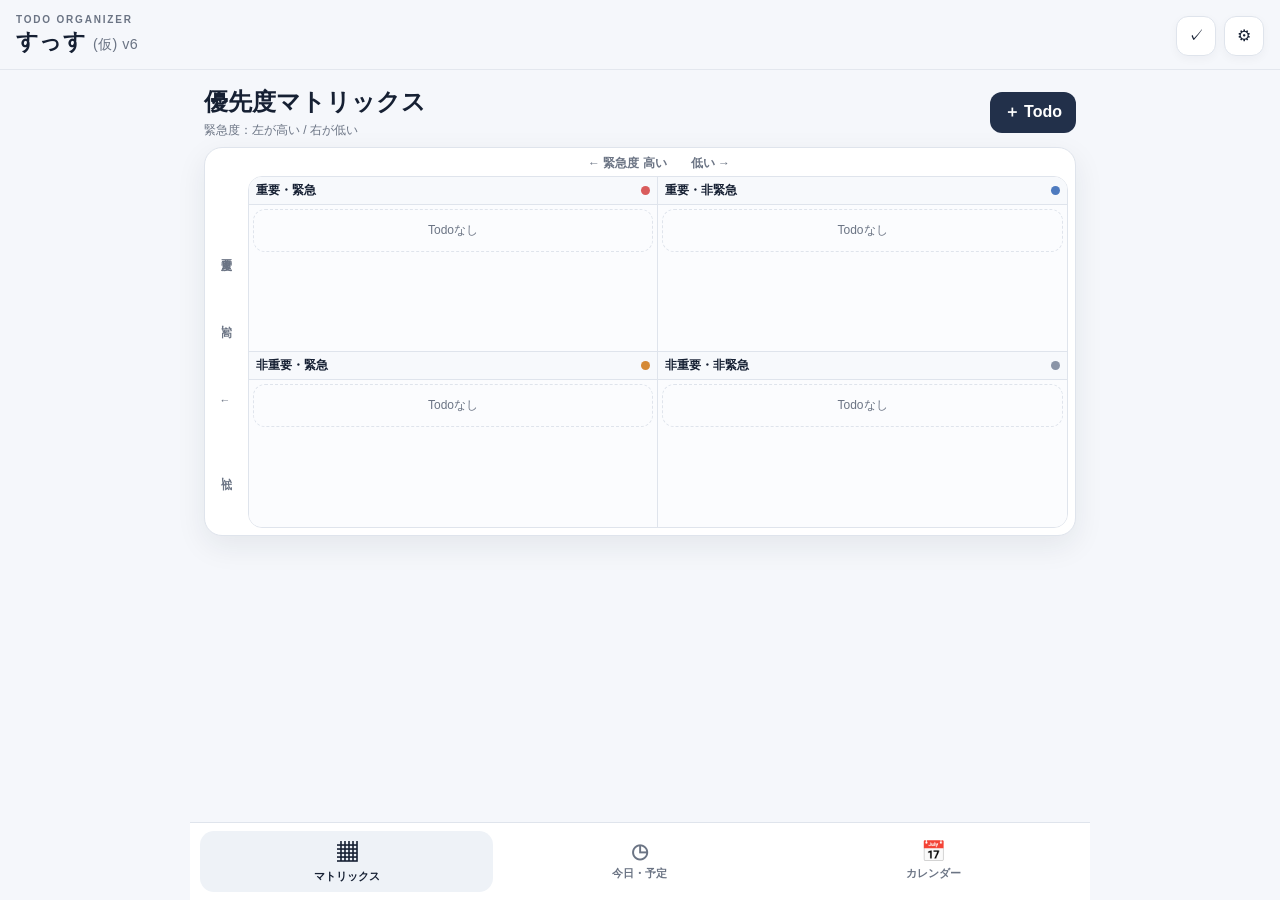
==== sussu-pwa/index.html @ 11c2798b "Add files via upload" ====
<!doctype html>
<html lang="ja">
<head>
  <meta charset="utf-8" />
  <meta name="viewport" content="width=device-width, initial-scale=1, viewport-fit=cover" />
  <meta name="theme-color" content="#f5f7fb" />
  <meta name="apple-mobile-web-app-capable" content="yes" />
  <meta name="apple-mobile-web-app-status-bar-style" content="default" />
  <meta name="apple-mobile-web-app-title" content="すっす" />
  <title>すっす</title>
  <link rel="manifest" href="./manifest.webmanifest" />
  <link rel="apple-touch-icon" href="./icon-192.png" />
  <link rel="stylesheet" href="./styles.css" />
</head>
<body>
  <div id="app">
    <header class="app-header">
      <div>
        <div class="eyebrow">TODO ORGANIZER</div>
        <h1>すっす <span class="muted">(仮) v6</span></h1>
      </div>
      <div class="header-actions">
        <button id="completedBtn" class="icon-btn" type="button" aria-label="完了一覧">✓</button>
        <button id="settingsBtn" class="icon-btn" type="button" aria-label="設定">⚙</button>
      </div>
    </header>

    <main>
      <section id="matrixPage" class="page active" aria-labelledby="matrixTab">
        <div class="section-head">
          <div>
            <h2>優先度マトリックス</h2>
            <p>緊急度：左が高い / 右が低い</p>
          </div>
          <button id="addMatrixTodoBtn" class="primary-btn" type="button">＋ Todo</button>
        </div>

        <div class="matrix-axis">
          <div class="axis-label urgency-label">← 緊急度 高い　　低い →</div>
          <div class="matrix-grid">
            <div class="importance-side">
              <span>重要度</span>
              <span>高い</span>
              <span>↓</span>
              <span>低い</span>
            </div>

            <div class="matrix-cells">
              <section class="matrix-cell" data-importance="high" data-urgency="high">
                <div class="matrix-cell-head">
                  <strong>重要・緊急</strong>
                  <span class="priority-dot" data-priority="high-high"></span>
                </div>
                <div class="matrix-dropzone" data-importance="high" data-urgency="high"></div>
              </section>

              <section class="matrix-cell" data-importance="high" data-urgency="low">
                <div class="matrix-cell-head">
                  <strong>重要・非緊急</strong>
                  <span class="priority-dot" data-priority="high-low"></span>
                </div>
                <div class="matrix-dropzone" data-importance="high" data-urgency="low"></div>
              </section>

              <section class="matrix-cell" data-importance="low" data-urgency="high">
                <div class="matrix-cell-head">
                  <strong>非重要・緊急</strong>
                  <span class="priority-dot" data-priority="low-high"></span>
                </div>
                <div class="matrix-dropzone" data-importance="low" data-urgency="high"></div>
              </section>

              <section class="matrix-cell" data-importance="low" data-urgency="low">
                <div class="matrix-cell-head">
                  <strong>非重要・非緊急</strong>
                  <span class="priority-dot" data-priority="low-low"></span>
                </div>
                <div class="matrix-dropzone" data-importance="low" data-urgency="low"></div>
              </section>
            </div>
          </div>
        </div>
      </section>

      <section id="schedulePage" class="page" aria-labelledby="scheduleTab">
        <div class="goal-strip">
          <button id="yearGoalsBtn" class="goal-card" type="button">
            <span class="goal-label">今年の目標</span>
            <strong id="yearGoalSummary">未設定</strong>
            <small>タップして見る</small>
          </button>
          <button id="monthGoalsBtn" class="goal-card" type="button">
            <span class="goal-label">今月の目標</span>
            <strong id="monthGoalSummary">未設定</strong>
            <small>タップして見る</small>
          </button>
        </div>

        <section class="week-panel">
          <div class="panel-head">
            <div>
              <h2>今週やること</h2>
              <p id="weekRangeLabel"></p>
            </div>
            <button id="addWeekTodoBtn" class="secondary-btn" type="button">＋ 追加</button>
          </div>
          <div id="weekTodoList" class="compact-list"></div>
        </section>

        <section class="day-panel">
          <div class="day-title-row">
            <button id="prevDayBtn" class="icon-btn" type="button" aria-label="前の日">‹</button>
            <div>
              <span class="today-kicker">今日 / 日のTodo</span>
              <h2 id="selectedDateLabel"></h2>
            </div>
            <button id="nextDayBtn" class="icon-btn" type="button" aria-label="次の日">›</button>
          </div>

          <div class="unscheduled">
            <div class="panel-head compact">
              <h3>時間未定</h3>
              <button id="addDayTodoBtn" class="text-btn" type="button">＋ Todo</button>
            </div>
            <div id="unscheduledList" class="compact-list"></div>
          </div>

          <div id="timeline" class="timeline" aria-label="6時から24時の時間割"></div>
        </section>
      </section>

      <section id="calendarPage" class="page" aria-labelledby="calendarTab">
        <div class="section-head calendar-heading">
          <div>
            <h2>カレンダー</h2>
            <p>実行日と期限をひと月で確認</p>
          </div>
          <button id="addCalendarTodoBtn" class="primary-btn" type="button">＋ Todo</button>
        </div>
        <div class="calendar-panel">
          <div class="calendar-toolbar">
            <button id="prevMonthBtn" class="icon-btn" type="button" aria-label="前の月">‹</button>
            <h3 id="calendarMonthLabel"></h3>
            <button id="nextMonthBtn" class="icon-btn" type="button" aria-label="次の月">›</button>
            <button id="calendarTodayBtn" class="secondary-btn" type="button">今日</button>
          </div>
          <div class="calendar-weekdays" aria-hidden="true">
            <span>日</span><span>月</span><span>火</span><span>水</span><span>木</span><span>金</span><span>土</span>
          </div>
          <div id="calendarGrid" class="calendar-grid" role="grid" aria-label="月間カレンダー"></div>
          <p class="calendar-key">予定：左端は優先度の色　<span class="calendar-key-due">■</span> 期限（完了したTodoは非表示）</p>
        </div>
        <section class="calendar-agenda" aria-labelledby="calendarSelectedLabel">
          <div class="panel-head">
            <h3 id="calendarSelectedLabel"></h3>
            <button id="calendarAddForDateBtn" class="text-btn" type="button">＋ この日に追加</button>
          </div>
          <div id="calendarAgendaList"></div>
        </section>
        <details class="calendar-undated">
          <summary>日付未設定のTodo <span id="calendarUndatedCount"></span></summary>
          <div id="calendarUndatedList"></div>
        </details>
      </section>
    </main>

    <nav class="bottom-tabs" aria-label="メインナビゲーション">
      <button id="matrixTab" class="tab active" type="button" data-page="matrixPage">
        <span class="tab-icon">▦</span>
        <span>マトリックス</span>
      </button>
      <button id="scheduleTab" class="tab" type="button" data-page="schedulePage">
        <span class="tab-icon">◷</span>
        <span>今日・予定</span>
      </button>
      <button id="calendarTab" class="tab" type="button" data-page="calendarPage">
        <span class="tab-icon">📅</span>
        <span>カレンダー</span>
      </button>
    </nav>
  </div>

  <div id="modalRoot"></div>
  <div id="toast" class="toast" aria-live="polite"></div>

  <script src="./app.js" defer></script>
</body>
</html>
---- sussu-pwa/styles.css ----
:root {
  --bg: #f5f7fb;
  --panel: #ffffff;
  --text: #162033;
  --muted: #6b7484;
  --line: #dfe4ec;
  --shadow: 0 10px 30px rgba(24, 34, 52, 0.08);
  --radius: 18px;
  --accent: #22304a;
  --safe-bottom: env(safe-area-inset-bottom, 0px);
}

* { box-sizing: border-box; }

html {
  background: var(--bg);
  color: var(--text);
  font-family: -apple-system, BlinkMacSystemFont, "Segoe UI", "Hiragino Sans", "Yu Gothic", sans-serif;
}

body {
  margin: 0;
  min-height: 100vh;
  background: var(--bg);
  color: var(--text);
}

button, input, select, textarea {
  font: inherit;
}

button {
  -webkit-tap-highlight-color: transparent;
}

.app-header {
  position: sticky;
  top: 0;
  z-index: 40;
  display: flex;
  justify-content: space-between;
  align-items: center;
  gap: 12px;
  padding: calc(14px + env(safe-area-inset-top, 0px)) 16px 12px;
  background: rgba(245, 247, 251, 0.94);
  backdrop-filter: blur(18px);
  border-bottom: 1px solid rgba(223, 228, 236, 0.8);
}

.eyebrow {
  font-size: 10px;
  letter-spacing: .18em;
  color: var(--muted);
  font-weight: 700;
}

h1 {
  margin: 2px 0 0;
  font-size: 22px;
  letter-spacing: .02em;
}

.muted { color: var(--muted); font-size: .65em; font-weight: 500; }

.header-actions {
  display: flex;
  gap: 8px;
}

.icon-btn {
  width: 40px;
  height: 40px;
  border: 1px solid var(--line);
  border-radius: 12px;
  background: var(--panel);
  color: var(--text);
  box-shadow: 0 3px 10px rgba(20, 30, 50, 0.04);
}

main {
  max-width: 900px;
  margin: 0 auto;
  padding: 16px 14px calc(104px + var(--safe-bottom));
}

.page { display: none; }
.page.active { display: block; }

.section-head,
.panel-head,
.day-title-row {
  display: flex;
  align-items: center;
  justify-content: space-between;
  gap: 12px;
}

.section-head h2,
.panel-head h2,
.day-title-row h2 {
  margin: 0;
}

.section-head p,
.panel-head p {
  margin: 4px 0 0;
  font-size: 12px;
  color: var(--muted);
}

.primary-btn,
.secondary-btn {
  border: 0;
  border-radius: 12px;
  font-weight: 700;
  padding: 10px 14px;
}

.primary-btn {
  background: var(--accent);
  color: white;
}

.secondary-btn {
  background: #eef2f7;
  color: var(--text);
  border: 1px solid var(--line);
}

.text-btn {
  border: 0;
  background: transparent;
  color: var(--accent);
  font-weight: 700;
}

.matrix-axis {
  margin-top: 14px;
  background: var(--panel);
  border: 1px solid var(--line);
  border-radius: var(--radius);
  box-shadow: var(--shadow);
  padding: 12px;
}

.urgency-label {
  text-align: center;
  font-size: 12px;
  font-weight: 700;
  color: var(--muted);
  margin: 0 0 8px 38px;
}

.matrix-grid {
  display: grid;
  grid-template-columns: 28px minmax(0, 1fr);
  gap: 8px;
}

.importance-side {
  display: flex;
  writing-mode: vertical-rl;
  align-items: center;
  justify-content: space-around;
  font-size: 11px;
  color: var(--muted);
  font-weight: 700;
  padding: 42px 0 12px;
}

.matrix-cells {
  display: grid;
  grid-template-columns: repeat(2, minmax(0, 1fr));
  border: 1px solid var(--line);
  border-radius: 14px;
  overflow: hidden;
}

.matrix-cell {
  min-height: 245px;
  background: #fbfcfe;
  border-right: 1px solid var(--line);
  border-bottom: 1px solid var(--line);
}

.matrix-cell:nth-child(2n) { border-right: 0; }
.matrix-cell:nth-child(n+3) { border-bottom: 0; }

.matrix-cell-head {
  position: sticky;
  top: 0;
  z-index: 2;
  display: flex;
  align-items: center;
  justify-content: space-between;
  gap: 6px;
  padding: 9px 8px;
  background: #f7f9fc;
  border-bottom: 1px solid var(--line);
  font-size: 12px;
}

.priority-dot {
  width: 9px;
  height: 9px;
  border-radius: 50%;
  flex: 0 0 auto;
}

.matrix-dropzone {
  min-height: 198px;
  padding: 7px;
}

.todo-card {
  position: relative;
  display: grid;
  grid-template-columns: 26px minmax(0, 1fr) 26px;
  gap: 5px;
  align-items: start;
  margin-bottom: 7px;
  padding: 9px 6px 9px 4px;
  border-radius: 12px;
  background: var(--panel);
  border: 1px solid var(--line);
  border-left: 5px solid var(--priority-color, #667085);
  box-shadow: 0 3px 10px rgba(24, 34, 52, 0.05);
  touch-action: pan-y;
}

.todo-card.dragging {
  opacity: .25;
}

.drag-ghost {
  position: fixed;
  z-index: 9999;
  width: min(260px, 70vw);
  pointer-events: none;
  opacity: .92;
  transform: rotate(1deg);
  box-shadow: 0 18px 44px rgba(20, 30, 50, .22);
}

.drag-target {
  outline: 2px dashed #9aa6b6;
  outline-offset: -4px;
  background: #f2f5f9;
}

.complete-btn {
  width: 22px;
  height: 22px;
  border: 1.5px solid #9aa6b6;
  border-radius: 7px;
  background: white;
  padding: 0;
}

.todo-main {
  min-width: 0;
}

.todo-title {
  font-size: 13px;
  font-weight: 750;
  line-height: 1.35;
  overflow-wrap: anywhere;
}

.todo-meta {
  margin-top: 4px;
  display: flex;
  flex-wrap: wrap;
  gap: 4px;
}

.badge {
  display: inline-flex;
  align-items: center;
  gap: 3px;
  border-radius: 999px;
  padding: 2px 6px;
  font-size: 10px;
  color: #576173;
  background: #f1f4f8;
}

.category-badge {
  border-left: 4px solid var(--cat-color, #98a2b3);
}

.drag-handle {
  border: 0;
  background: transparent;
  color: #929aaa;
  font-size: 18px;
  line-height: 1;
  padding: 0;
  touch-action: none;
  cursor: grab;
}

.goal-strip {
  display: grid;
  grid-template-columns: 1fr 1fr;
  gap: 10px;
  margin-bottom: 12px;
}

.goal-card {
  text-align: left;
  min-height: 94px;
  border: 1px solid var(--line);
  border-radius: var(--radius);
  background: var(--panel);
  box-shadow: var(--shadow);
  padding: 14px;
}

.goal-label {
  display: block;
  font-size: 11px;
  color: var(--muted);
  font-weight: 700;
}

.goal-card strong {
  display: block;
  font-size: 15px;
  margin: 8px 0 3px;
}

.goal-card small {
  color: var(--muted);
}

.week-panel,
.day-panel {
  border: 1px solid var(--line);
  border-radius: var(--radius);
  background: var(--panel);
  box-shadow: var(--shadow);
  padding: 14px;
  margin-bottom: 12px;
}

.compact-list {
  display: grid;
  gap: 7px;
  margin-top: 10px;
}

.compact-item {
  display: grid;
  grid-template-columns: 26px minmax(0, 1fr) auto;
  gap: 7px;
  align-items: center;
  border: 1px solid var(--line);
  border-left: 5px solid var(--priority-color, #667085);
  border-radius: 12px;
  padding: 9px 8px 9px 5px;
  background: #fbfcfe;
}

.compact-item button.item-main {
  border: 0;
  background: transparent;
  text-align: left;
  padding: 0;
  color: inherit;
}

.quick-action {
  border: 1px solid var(--line);
  background: white;
  border-radius: 9px;
  padding: 5px 7px;
  color: var(--muted);
  font-size: 11px;
}

.empty-note {
  color: var(--muted);
  font-size: 12px;
  border: 1px dashed var(--line);
  border-radius: 12px;
  padding: 12px;
  text-align: center;
}

.day-title-row {
  margin-bottom: 12px;
}

.day-title-row > div {
  text-align: center;
  flex: 1;
}

.today-kicker {
  color: var(--muted);
  font-size: 11px;
  font-weight: 700;
}

.unscheduled {
  border-radius: 14px;
  padding: 12px;
  background: #f7f9fc;
  border: 1px solid var(--line);
  margin-bottom: 12px;
}

.panel-head.compact h3 {
  margin: 0;
  font-size: 14px;
}

.timeline {
  --hour-height: 72px;
  display: grid;
  grid-template-columns: 58px minmax(0, 1fr);
  overflow-x: auto;
  border-top: 1px solid var(--line);
}

.time-ruler {
  position: relative;
  height: 1316px;
  background: white;
}
.time-tick {
  position: absolute;
  left: 2px;
  font-size: 11px;
  color: var(--muted);
  font-variant-numeric: tabular-nums;
}
.time-canvas {
  position: relative;
  height: 1296px;
  border-left: 1px solid var(--line);
  border-bottom: 1px solid var(--line);
  background: repeating-linear-gradient(to bottom,
    var(--line) 0, var(--line) 1px,
    transparent 1px, transparent var(--hour-height));
}
.time-block {
  position: absolute;
  z-index: 1;
  overflow: hidden;
  border: 1px solid #cbd6e8;
  border-left: 5px solid var(--priority-color, #667085);
  border-radius: 8px;
  background: #edf3fb;
  box-shadow: 0 2px 5px rgba(22, 32, 51, .09);
}
.time-block .complete-btn {
  position: absolute;
  z-index: 2;
  top: 7px;
  left: 5px;
  width: 18px;
  height: 18px;
}
.time-block-main {
  position: absolute;
  inset: 5px 5px 5px 29px;
  display: flex;
  flex-direction: column;
  align-items: flex-start;
  min-width: 0;
  border: 0;
  background: transparent;
  text-align: left;
  padding: 0;
  color: inherit;
  cursor: pointer;
}
.time-block .todo-meta { margin-top: 3px; }
.time-block-end {
  margin-top: auto;
  font-size: 11px;
  font-weight: 700;
  color: #42516d;
}
.time-block-main:focus-visible { outline: 2px solid var(--accent); }

.bottom-tabs {
  position: fixed;
  z-index: 60;
  left: 50%;
  bottom: 0;
  transform: translateX(-50%);
  width: min(900px, 100%);
  display: grid;
  grid-template-columns: repeat(3, minmax(0, 1fr));
  padding: 8px 10px calc(8px + var(--safe-bottom));
  background: rgba(255, 255, 255, .94);
  backdrop-filter: blur(18px);
  border-top: 1px solid var(--line);
}

.calendar-heading { margin-bottom: 12px; }
.calendar-panel, .calendar-agenda, .calendar-undated {
  background: var(--panel); border: 1px solid var(--line);
  border-radius: 16px; padding: 12px; margin-bottom: 12px;
}
.calendar-toolbar {
  display: flex; align-items: center; justify-content: center; gap: 9px;
  margin-bottom: 10px;
}
.calendar-toolbar h3 { margin: 0; min-width: 115px; text-align: center; font-size: 17px; }
.calendar-toolbar .secondary-btn { padding: 9px 10px; }
.calendar-weekdays, .calendar-grid {
  display: grid; grid-template-columns: repeat(7, minmax(0, 1fr));
}
.calendar-weekdays span {
  text-align: center; color: var(--muted); font-size: 11px;
  font-weight: 700; padding: 5px 0 7px;
}
.calendar-weekdays span:first-child { color: #bd5260; }
.calendar-weekdays span:last-child { color: #4e7bbf; }
.calendar-grid { border-top: 1px solid var(--line); border-left: 1px solid var(--line); }
.calendar-day {
  min-width: 0; border-right: 1px solid var(--line);
  border-bottom: 1px solid var(--line); background: white;
}
.calendar-outside { background: #f7f9fc; }
.calendar-day-button {
  width: 100%; min-height: 98px; height: 100%; display: flex; flex-direction: column;
  align-items: stretch; gap: 2px; padding: 5px; border: 0;
  background: transparent; color: inherit; text-align: left; cursor: pointer;
}
.calendar-day-button:focus-visible { outline: 2px solid var(--accent); outline-offset: -2px; }
.calendar-day.is-selected .calendar-day-button { background: #eaf1fc; box-shadow: inset 0 0 0 2px #4e7bbf; }
.calendar-day-number { font-size: 12px; font-weight: 700; line-height: 20px; }
.calendar-day.is-today .calendar-day-number {
  align-self: flex-start; min-width: 20px; border-radius: 50%;
  background: var(--accent); color: white; text-align: center;
}
.calendar-event {
  display: block; overflow: hidden; white-space: nowrap; text-overflow: ellipsis;
  border-left: 3px solid var(--priority-color, #8b95a7);
  border-radius: 3px; padding: 2px 3px; background: #f0f3f8;
  font-size: 10px; line-height: 1.25;
}
.calendar-event.due-only { background: #fff2e5; border-left-color: #d58a37; }
.calendar-more { color: var(--muted); font-size: 10px; }
.calendar-key { font-size: 11px; color: var(--muted); margin: 10px 0 0; }
.calendar-key-plan { color: #4e7bbf; }
.calendar-key-due { color: #d58a37; margin-left: 8px; }
.calendar-agenda { scroll-margin-top: 90px; }
.calendar-agenda .panel-head { margin-bottom: 10px; }
.calendar-agenda h3 { margin: 0; font-size: 16px; }
.calendar-agenda-item {
  display: grid; grid-template-columns: 24px minmax(0, 1fr); align-items: center;
  gap: 8px; padding: 9px; margin-top: 6px; border-radius: 9px;
  border: 1px solid var(--line); border-left: 4px solid var(--priority-color, #8b95a7);
}
.calendar-agenda-main {
  min-width: 0; display: flex; flex-direction: column; align-items: flex-start;
  gap: 4px; padding: 0; border: 0; background: transparent;
  color: var(--text); text-align: left; cursor: pointer;
}
.calendar-agenda-main strong { font-size: 13px; overflow-wrap: anywhere; }
.calendar-agenda-meta { display: flex; flex-wrap: wrap; gap: 4px; }
.calendar-due-badge { background: #fff2e5; color: #925516; }
.calendar-undated summary { cursor: pointer; font-weight: 700; font-size: 13px; }
.calendar-empty { color: var(--muted); font-size: 13px; padding: 6px 0; }

.tab {
  border: 0;
  background: transparent;
  color: var(--muted);
  border-radius: 14px;
  padding: 8px 4px;
  display: flex;
  flex-direction: column;
  align-items: center;
  gap: 3px;
  font-size: 11px;
  font-weight: 700;
}

.tab.active {
  background: #eef2f7;
  color: var(--text);
}

.tab-icon { font-size: 20px; }

.modal-backdrop {
  position: fixed;
  z-index: 100;
  inset: 0;
  background: rgba(19, 27, 42, .45);
  display: flex;
  align-items: flex-end;
  justify-content: center;
  padding: 12px 12px calc(12px + var(--safe-bottom));
}

.modal {
  width: min(640px, 100%);
  max-height: 91vh;
  overflow: auto;
  background: white;
  border-radius: 22px;
  box-shadow: 0 30px 70px rgba(10, 20, 35, .28);
}

.modal-head {
  position: sticky;
  top: 0;
  z-index: 5;
  display: flex;
  justify-content: space-between;
  align-items: center;
  gap: 12px;
  padding: 16px;
  background: rgba(255,255,255,.96);
  backdrop-filter: blur(16px);
  border-bottom: 1px solid var(--line);
}

.modal-head h2 {
  margin: 0;
  font-size: 18px;
}

.modal-body {
  padding: 16px;
}

.form-grid {
  display: grid;
  grid-template-columns: 1fr 1fr;
  gap: 12px;
}

.field {
  display: grid;
  gap: 6px;
  margin-bottom: 12px;
}

.field.full { grid-column: 1 / -1; }

.field label,
.field > span {
  font-size: 12px;
  color: var(--muted);
  font-weight: 700;
}

.field input,
.field select,
.field textarea {
  width: 100%;
  min-height: 42px;
  border: 1px solid var(--line);
  border-radius: 11px;
  background: #fbfcfe;
  color: var(--text);
  padding: 9px 10px;
}

.field textarea {
  min-height: 90px;
  resize: vertical;
}

.check-line {
  display: flex;
  align-items: center;
  gap: 8px;
  padding: 8px 0;
}

.check-line input { width: 18px; height: 18px; }

.modal-actions {
  display: flex;
  flex-wrap: wrap;
  gap: 8px;
  margin-top: 16px;
}

.danger-btn {
  border: 1px solid #efc6c6;
  color: #9b2c2c;
  background: #fff7f7;
  border-radius: 11px;
  padding: 9px 12px;
  font-weight: 700;
}

.subtasks {
  display: grid;
  gap: 7px;
}

.subtask-row {
  display: grid;
  grid-template-columns: 28px minmax(0,1fr) 34px;
  gap: 6px;
  align-items: center;
}

.subtask-row input[type="text"] {
  width: 100%;
  min-height: 38px;
  border: 1px solid var(--line);
  border-radius: 10px;
  padding: 7px 9px;
}

.settings-group,
.goal-list {
  border: 1px solid var(--line);
  border-radius: 14px;
  padding: 12px;
  margin-bottom: 12px;
}

.settings-group h3,
.goal-list h3 {
  margin: 0 0 10px;
  font-size: 14px;
}

.color-row,
.category-row,
.goal-row,
.completed-row {
  display: grid;
  grid-template-columns: minmax(0,1fr) auto auto;
  gap: 8px;
  align-items: center;
  padding: 8px 0;
  border-bottom: 1px solid #edf0f4;
}

.color-row:last-child,
.category-row:last-child,
.goal-row:last-child,
.completed-row:last-child {
  border-bottom: 0;
}

input[type="color"] {
  width: 44px;
  height: 34px;
  padding: 2px;
  border: 1px solid var(--line);
  border-radius: 9px;
  background: white;
}

.palette-picker { position: relative; min-width: 108px; }
.palette-picker summary {
  display: flex; align-items: center; justify-content: space-between; gap: 6px;
  list-style: none; cursor: pointer; padding: 5px 7px;
  border: 1px solid var(--line); border-radius: 9px; background: white; font-size: 12px;
}
.palette-picker summary::-webkit-details-marker { display: none; }
.palette-current { width: 18px; height: 18px; border-radius: 5px; flex: 0 0 auto; }
.palette-current-label { white-space: nowrap; }
.palette-grid {
  position: absolute; z-index: 20; right: 0; top: calc(100% + 3px);
  display: grid; grid-template-columns: repeat(4, 1fr); gap: 7px;
  width: 192px; padding: 10px; background: white;
  border: 1px solid var(--line); border-radius: 11px; box-shadow: var(--shadow);
}
.palette-swatch {
  width: 36px; height: 36px; padding: 0; border: 2px solid white;
  border-radius: 8px; cursor: pointer;
}
.palette-swatch[aria-pressed="true"] { outline: 2px solid var(--accent); outline-offset: 1px; }
.palette-swatch:focus-visible { outline: 3px solid var(--accent); }

/* Keep all existing card fields visible while fitting more cards in each quadrant. */
#matrixPage .matrix-axis { margin-top: 8px; padding: 7px; }
#matrixPage .urgency-label { margin-bottom: 4px; }
#matrixPage .matrix-cell { min-height: 175px; }
#matrixPage .matrix-cell-head { padding: 5px 7px; }
#matrixPage .matrix-dropzone { min-height: 146px; padding: 4px; }
#matrixPage .todo-card {
  grid-template-columns: 20px minmax(0, 1fr) 18px;
  align-items: center; gap: 3px; margin-bottom: 3px;
  padding: 4px 3px 4px 2px; border-left-width: 3px;
  border-radius: 7px; box-shadow: none;
}
#matrixPage .complete-btn { width: 17px; height: 17px; border-radius: 5px; }
#matrixPage .todo-title { font-size: 12px; line-height: 1.2; }
#matrixPage .todo-meta { margin-top: 2px; gap: 2px; }
#matrixPage .badge { font-size: 9px; padding: 1px 4px; line-height: 1.2; }
#matrixPage .category-badge { border-left-width: 3px; }
#matrixPage .drag-handle { font-size: 15px; min-height: 24px; }

.goal-checklist {
  max-height: 180px;
  overflow: auto;
  border: 1px solid var(--line);
  border-radius: 10px;
  padding: 8px;
}

.goal-checklist label {
  display: flex;
  align-items: center;
  gap: 8px;
  padding: 6px 2px;
  font-size: 13px;
}

.toast {
  position: fixed;
  z-index: 200;
  left: 50%;
  bottom: calc(82px + var(--safe-bottom));
  transform: translate(-50%, 20px);
  width: min(92vw, 520px);
  opacity: 0;
  pointer-events: none;
  transition: .2s ease;
  background: #1f2937;
  color: white;
  border-radius: 13px;
  padding: 11px 13px;
  box-shadow: 0 16px 34px rgba(0,0,0,.2);
  display: flex;
  align-items: center;
  justify-content: space-between;
  gap: 10px;
  font-size: 13px;
}

.toast.show {
  opacity: 1;
  transform: translate(-50%, 0);
  pointer-events: auto;
}

.toast button {
  border: 0;
  background: transparent;
  color: white;
  font-weight: 800;
  text-decoration: underline;
}

.hidden { display: none !important; }

@media (max-width: 480px) {
  main { padding-left: 9px; padding-right: 9px; }
  .matrix-axis { padding: 7px; }
  .matrix-grid { grid-template-columns: 22px minmax(0,1fr); gap: 4px; }
  #matrixPage .matrix-cell { min-height: 170px; }
  #matrixPage .matrix-dropzone { padding: 3px; min-height: 140px; }
  #matrixPage .todo-card { grid-template-columns: 17px minmax(0,1fr) 15px; padding: 3px 2px; gap: 2px; }
  #matrixPage .complete-btn { width: 15px; height: 15px; }
  .todo-title { font-size: 12px; }
  .todo-meta .badge { font-size: 9px; padding-inline: 5px; }
  .matrix-cell-head { font-size: 10px; }
  #matrixPage .matrix-cell-head { padding: 4px; }
  .form-grid { grid-template-columns: 1fr; }
  .calendar-panel, .calendar-agenda, .calendar-undated { padding: 8px; }
  .calendar-day-button { min-height: 74px; padding: 3px 2px; }
  .calendar-event { font-size: 9px; padding: 1px 2px; }
  .calendar-day-number { font-size: 11px; line-height: 18px; }
  .calendar-more { font-size: 9px; }
  .calendar-toolbar { gap: 5px; }
  .calendar-toolbar h3 { min-width: 108px; font-size: 15px; }
}
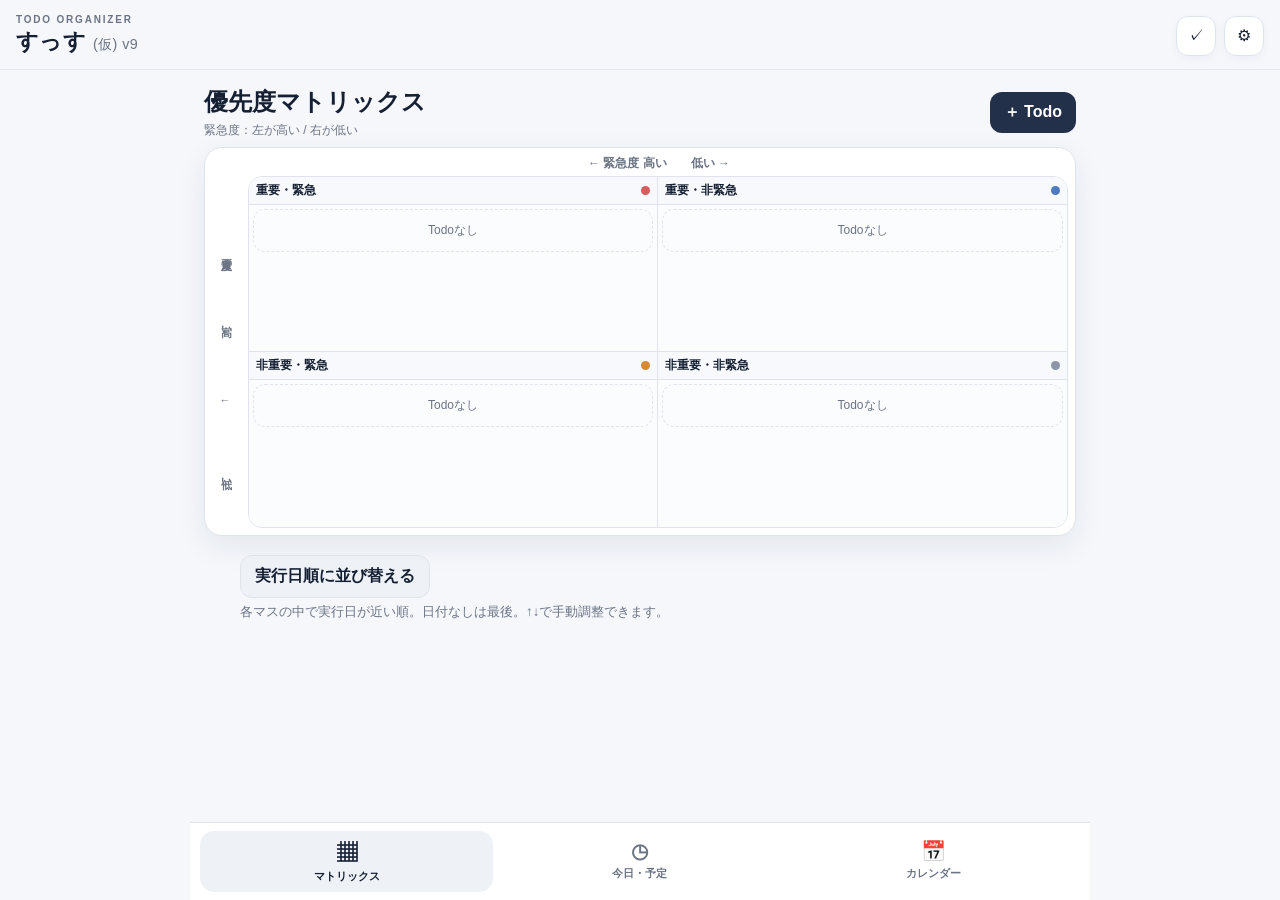
==== commit 5204948b: "Add files via upload" ====
--- a/sussu-pwa/index.html
+++ b/sussu-pwa/index.html
@@ -17,13 +17,14 @@
     <header class="app-header">
       <div>
         <div class="eyebrow">TODO ORGANIZER</div>
-        <h1>すっす <span class="muted">(仮) v6</span></h1>
+        <h1>すっす <span class="muted">(仮) v9</span></h1>
       </div>
       <div class="header-actions">
         <button id="completedBtn" class="icon-btn" type="button" aria-label="完了一覧">✓</button>
         <button id="settingsBtn" class="icon-btn" type="button" aria-label="設定">⚙</button>
       </div>
     </header>
+    <div id="syncBanner" role="status" aria-live="polite"></div>
 
     <main>
       <section id="matrixPage" class="page active" aria-labelledby="matrixTab">
@@ -79,6 +80,11 @@
               </section>
             </div>
           </div>
+        </div>
+        <div id="categoryLegend" class="category-legend" aria-label="カテゴリーの色分け"></div>
+        <div class="matrix-sort-footer">
+          <button id="sortMatrixByDateBtn" class="secondary-btn" type="button">実行日順に並び替える</button>
+          <small>各マスの中で実行日が近い順。日付なしは最後。↑↓で手動調整できます。</small>
         </div>
       </section>
 
@@ -95,6 +101,17 @@
             <small>タップして見る</small>
           </button>
         </div>
+
+        <section class="week-panel">
+          <div class="panel-head">
+            <div>
+              <h2>来週やること</h2>
+              <p id="nextWeekRangeLabel"></p>
+            </div>
+            <button id="addNextWeekTodoBtn" class="secondary-btn" type="button">＋ 追加</button>
+          </div>
+          <div id="nextWeekTodoList" class="compact-list"></div>
+        </section>
 
         <section class="week-panel">
           <div class="panel-head">
@@ -183,6 +200,7 @@
   <div id="modalRoot"></div>
   <div id="toast" class="toast" aria-live="polite"></div>
 
+  <script src="./firebase-config.js" defer></script>
   <script src="./app.js" defer></script>
 </body>
 </html>
--- a/sussu-pwa/styles.css
+++ b/sussu-pwa/styles.css
@@ -266,7 +266,18 @@
   font-weight: 750;
   line-height: 1.35;
   overflow-wrap: anywhere;
-}
+  white-space: pre-line;
+}
+
+.calendar-event, .calendar-agenda-main strong, .completed-row strong,
+.goal-checklist span, .time-block-main .todo-title { white-space: pre-line; }
+
+.matrix-order-controls { display: flex; flex-direction: column; align-items: center; gap: 2px; }
+.matrix-order-controls button { width: 24px; min-height: 22px; border: 1px solid var(--line); border-radius: 5px; background: white; color: var(--accent); font-size: 14px; line-height: 1; padding: 0; cursor: pointer; }
+.matrix-order-controls .drag-handle { border: 0; background: transparent; }
+.matrix-sort-footer { display: grid; justify-items: start; gap: 5px; margin: 12px 0 4px 36px; }
+.matrix-sort-footer small { color: var(--muted); }
+.matrix-subtasks small { color: var(--muted); white-space: nowrap; font-size: 10px; }
 
 .todo-meta {
   margin-top: 4px;
@@ -704,10 +715,24 @@
 
 .subtask-row {
   display: grid;
-  grid-template-columns: 28px minmax(0,1fr) 34px;
+  grid-template-columns: 28px minmax(0,1fr) auto;
   gap: 6px;
-  align-items: center;
-}
+  align-items: start;
+}
+
+.subtask-fields { display: grid; gap: 4px; min-width: 0; }
+.subtask-fields label { display: grid; gap: 2px; font-size: 11px; color: var(--muted); }
+.subtask-fields input[type="date"] { width: 100%; min-width: 0; min-height: 36px; border: 1px solid var(--line); border-radius: 8px; background: white; padding: 4px; }
+.subtask-date-field { display: flex; gap: 3px; align-items: center; }
+.subtask-date-field input { flex: 1 1 auto; }
+.subtask-date-field button { font-size: 11px; padding: 5px; }
+.subtask-row input[type="checkbox"] { margin-top: 10px; }
+.subtask-controls { display: flex; align-items: center; gap: 2px; }
+.subtask-controls button { padding: 5px; min-width: 26px; min-height: 32px; }
+.subtask-controls button:disabled { opacity: .35; }
+.date-with-reset { display: flex; flex-wrap: wrap; gap: 6px; }
+.date-with-reset input { flex: 1 1 130px; min-width: 0; }
+.date-with-reset button { font-size: 12px; padding: 6px 8px; }
 
 .subtask-row input[type="text"] {
   width: 100%;
@@ -788,7 +813,7 @@
 #matrixPage .matrix-cell-head { padding: 5px 7px; }
 #matrixPage .matrix-dropzone { min-height: 146px; padding: 4px; }
 #matrixPage .todo-card {
-  grid-template-columns: 20px minmax(0, 1fr) 18px;
+  grid-template-columns: 20px minmax(0, 1fr) 24px;
   align-items: center; gap: 3px; margin-bottom: 3px;
   padding: 4px 3px 4px 2px; border-left-width: 3px;
   border-radius: 7px; box-shadow: none;
@@ -796,9 +821,15 @@
 #matrixPage .complete-btn { width: 17px; height: 17px; border-radius: 5px; }
 #matrixPage .todo-title { font-size: 12px; line-height: 1.2; }
 #matrixPage .todo-meta { margin-top: 2px; gap: 2px; }
+#matrixPage .matrix-subtasks { list-style: none; margin: 5px 0 0; padding: 0; display: grid; gap: 3px; }
+#matrixPage .matrix-subtasks li { display: grid; grid-template-columns: 12px minmax(0, 1fr); align-items: start; gap: 4px; font-size: 11px; line-height: 1.25; overflow-wrap: anywhere; text-align: left; }
+#matrixPage .matrix-subtask-mark { width: 11px; height: 11px; border: 1px solid #9aa6b6; border-radius: 3px; display: flex; align-items: center; justify-content: center; font-size: 9px; line-height: 1; margin-top: 1px; color: white; }
+#matrixPage .matrix-subtasks .is-complete { color: var(--muted); }
+#matrixPage .matrix-subtasks .is-complete .matrix-subtask-mark { background: #4b9a78; border-color: #4b9a78; }
+#matrixPage .matrix-subtasks .is-complete span:last-child { text-decoration: line-through; }
 #matrixPage .badge { font-size: 9px; padding: 1px 4px; line-height: 1.2; }
 #matrixPage .category-badge { border-left-width: 3px; }
-#matrixPage .drag-handle { font-size: 15px; min-height: 24px; }
+#matrixPage .drag-handle { font-size: 15px; min-height: 22px; }
 
 .goal-checklist {
   max-height: 180px;
@@ -810,11 +841,48 @@
 
 .goal-checklist label {
   display: flex;
-  align-items: center;
+  align-items: flex-start;
   gap: 8px;
   padding: 6px 2px;
   font-size: 13px;
-}
+  writing-mode: horizontal-tb;
+  text-orientation: mixed;
+}
+.goal-checklist label span { display: block; min-width: 0; flex: 1; white-space: normal; overflow-wrap: anywhere; writing-mode: horizontal-tb; }
+.goal-checklist input[type="checkbox"] { flex: 0 0 auto; margin-top: 2px; }
+.goal-checklist input[type="checkbox"], .goal-step-list input[type="checkbox"], .goal-complete-label input[type="checkbox"], .goal-step-edit-row input[type="checkbox"] {
+  width: 18px; height: 18px; min-height: 18px; padding: 0; flex: 0 0 18px;
+}
+.goal-entry { border-bottom: 1px solid var(--line); padding: 12px 0; }
+.goal-entry:last-child { border-bottom: 0; }
+.goal-entry .goal-row { border: 0; grid-template-columns: minmax(0, 1fr) auto; padding: 0 0 8px; }
+.goal-complete-label { display: flex; align-items: flex-start; gap: 8px; min-width: 0; overflow-wrap: anywhere; }
+.goal-complete-label input { flex: 0 0 auto; margin-top: 3px; }
+.goal-progress { height: 8px; border-radius: 8px; background: #e5eaf2; overflow: hidden; }
+.goal-progress div { height: 100%; background: #4b9a78; }
+.goal-entry small { display: block; margin: 5px 0; color: var(--muted); }
+.goal-step-list label { display: flex; align-items: flex-start; gap: 8px; padding: 4px 0; overflow-wrap: anywhere; }
+.goal-step-list label.done span { color: var(--muted); text-decoration: line-through; }
+.goal-completed { margin-top: 14px; }
+.goal-completed summary { cursor: pointer; font-weight: 700; }
+.goal-step-editor { display: grid; gap: 6px; margin: 7px 0; }
+.goal-step-edit-row { display: grid; grid-template-columns: 22px minmax(0,1fr) 30px; gap: 5px; align-items: center; }
+.goal-step-edit-row input[type="text"] { min-width: 0; width: 100%; }
+.field-hint { color: var(--muted); font-size: 12px; margin: 4px 0; }
+.category-legend { display: flex; flex-wrap: wrap; gap: 5px; margin: 7px 0 0; }
+.category-key { display: inline-flex; align-items: center; gap: 4px; font-size: 11px; padding: 3px 7px; border-radius: 14px; border: 1px solid var(--cat-color); background: color-mix(in srgb, var(--cat-color) 14%, white); }
+.category-key i, .category-badge i { width: 8px; height: 8px; display: inline-block; flex: 0 0 auto; border-radius: 50%; background: var(--cat-color); }
+#matrixPage .category-badge { display: inline-flex; align-items: center; gap: 3px; border: 1px solid var(--cat-color); background: color-mix(in srgb, var(--cat-color) 18%, white); color: #1d2939; font-weight: 700; }
+.sync-status { display: block; margin: 6px 0 10px; font-size: 12px; color: var(--muted); }
+.sync-actions { display: flex; flex-wrap: wrap; gap: 7px; }
+.sync-actions button { flex: 1 1 130px; }
+.sync-auth-form { display: grid; gap: 8px; }
+.sync-auth-form input { width: 100%; min-height: 38px; }
+.sync-auth-form label { display: grid; gap: 3px; }
+.sync-auth-form .sync-actions button { min-width: 110px; }
+#syncBanner { background: #fff3d8; color: #6d4a08; padding: 8px 12px; text-align: center; font-size: 12px; }
+#syncBanner:empty { display: none; }
+.sync-setup { line-height: 1.5; }
 
 .toast {
   position: fixed;
@@ -860,7 +928,8 @@
   .matrix-grid { grid-template-columns: 22px minmax(0,1fr); gap: 4px; }
   #matrixPage .matrix-cell { min-height: 170px; }
   #matrixPage .matrix-dropzone { padding: 3px; min-height: 140px; }
-  #matrixPage .todo-card { grid-template-columns: 17px minmax(0,1fr) 15px; padding: 3px 2px; gap: 2px; }
+  #matrixPage .todo-card { grid-template-columns: 17px minmax(0,1fr) 24px; padding: 3px 2px; gap: 2px; }
+  .subtask-controls { flex-direction: column; }
   #matrixPage .complete-btn { width: 15px; height: 15px; }
   .todo-title { font-size: 12px; }
   .todo-meta .badge { font-size: 9px; padding-inline: 5px; }
